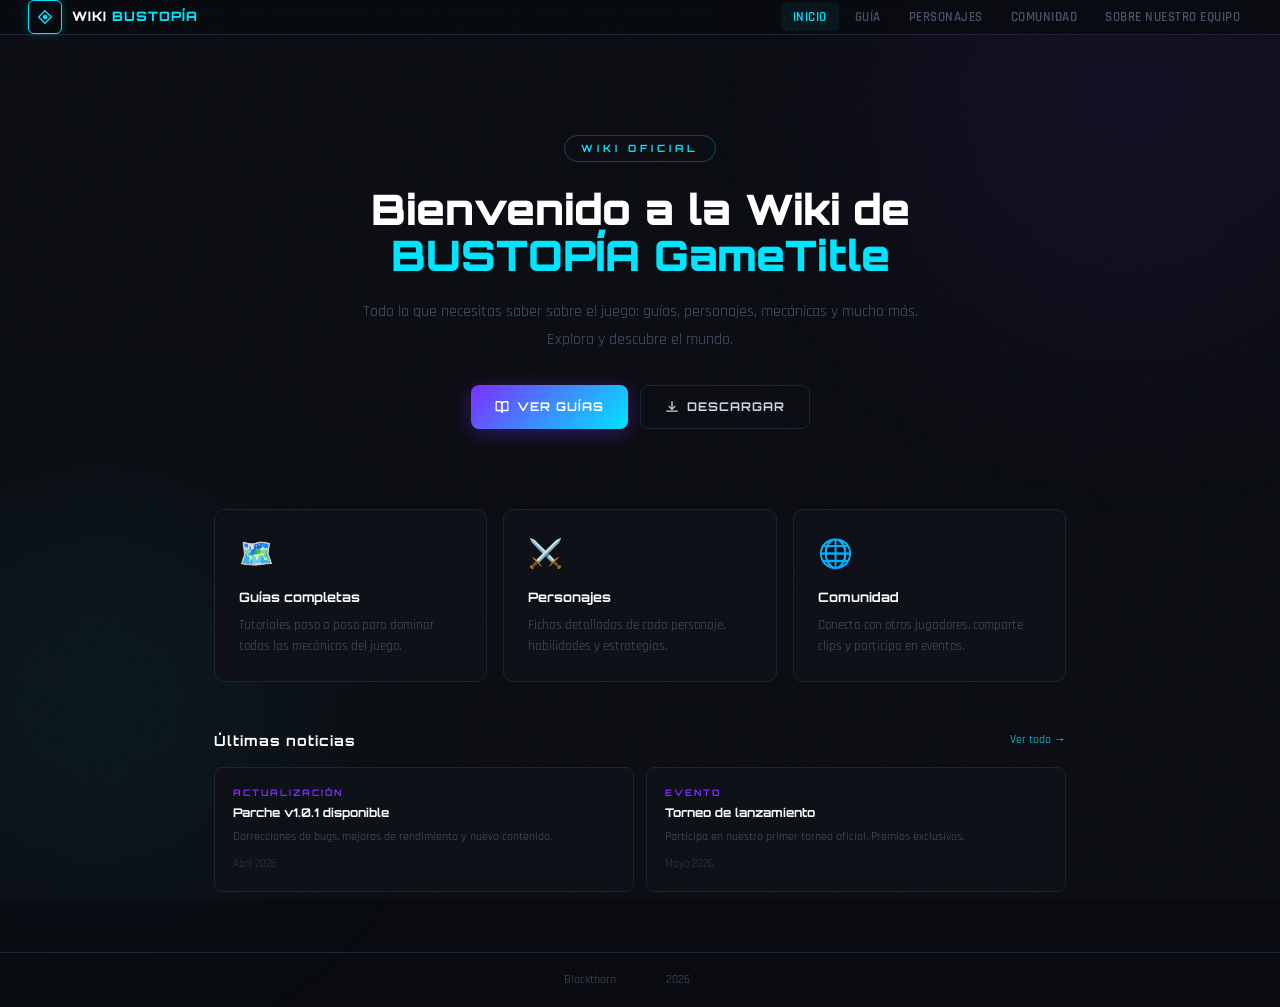
==== index.html @ 1e6805d0 "first commit" ====
<!DOCTYPE html>
<html lang="es">
<head>
  <meta charset="UTF-8" />
  <meta name="viewport" content="width=device-width, initial-scale=1.0"/>
  <title>Wiki — Inicio</title>
  <link rel="preconnect" href="https://fonts.googleapis.com">
  <link rel="preconnect" href="https://fonts.gstatic.com" crossorigin>
  <link href="https://fonts.googleapis.com/css2?family=Orbitron:wght@400;600;800;900&family=Rajdhani:wght@300;400;500;600&display=swap" rel="stylesheet">
  <link rel="stylesheet" href="styles.css">
</head>
<body>
  <div class="glow-1"></div>
  <div class="glow-2"></div>
  <nav>
    <a href="inicio.html" class="nav-logo">
      <div class="logo-box">
        <svg viewBox="0 0 20 20" fill="none" xmlns="http://www.w3.org/2000/svg">
          <path d="M3 10L10 3L17 10L10 17L3 10Z" stroke="#00e5ff" stroke-width="1.5"/>
          <circle cx="10" cy="10" r="2.5" fill="#00e5ff"/>
        </svg>
      </div>
      <span class="logo-text">WIKI <span>BUSTOPÍA</span></span>
    </a>
    <ul>
      <li><a href="inicio.html" class="nav-active">Inicio</a></li>
      <li><a href="guia.html">Guía</a></li>
      <li><a href="personajes.html">Personajes</a></li>
      <li><a href="comunidad.html">Comunidad</a></li>
      <li><a href="equipo.html">Sobre nuestro equipo</a></li>
    </ul>
  </nav>
  <div class="page page--full">
    <main>
      <div class="hero">
        <div class="hero-badge">Wiki Oficial</div>
        <h1>Bienvenido a la Wiki de<br><span>BUSTOPÍA GameTitle</span></h1>
        <p>Todo lo que necesitas saber sobre el juego: guías, personajes, mecánicas y mucho más. Explora y descubre el mundo.</p>
        <div class="hero-actions">
          <a href="guia.html" class="btn-primary">
            <svg width="14" height="14" viewBox="0 0 24 24" fill="none" stroke="currentColor" stroke-width="2.2" stroke-linecap="round" stroke-linejoin="round"><path d="M2 3h6a4 4 0 0 1 4 4v14a3 3 0 0 0-3-3H2z"/><path d="M22 3h-6a4 4 0 0 0-4 4v14a3 3 0 0 1 3-3h7z"/></svg>
            Ver Guías
          </a>
          <a href="descarga.html" class="btn-secondary">
            <svg width="14" height="14" viewBox="0 0 24 24" fill="none" stroke="currentColor" stroke-width="2.2" stroke-linecap="round" stroke-linejoin="round"><path d="M12 3v13M7 11l5 5 5-5"/><path d="M3 19h18"/></svg>
            Descargar
          </a>
        </div>
      </div>
      <div class="features-grid">
        <div class="feature-card">
          <div class="feature-icon">🗺️</div>
          <h3>Guías completas</h3>
          <p>Tutoriales paso a paso para dominar todas las mecánicas del juego.</p>
        </div>
        <div class="feature-card">
          <div class="feature-icon">⚔️</div>
          <h3>Personajes</h3>
          <p>Fichas detalladas de cada personaje, habilidades y estrategias.</p>
        </div>
        <div class="feature-card">
          <div class="feature-icon">🌐</div>
          <h3>Comunidad</h3>
          <p>Conecta con otros jugadores, comparte clips y participa en eventos.</p>
        </div>
      </div>
      <div class="news-section">
        <div class="section-header">
          <h2>Últimas noticias</h2>
          <a href="#">Ver todo →</a>
        </div>
        <div class="news-grid">
          <div class="news-card">
            <div class="news-tag">Actualización</div>
            <h4>Parche v1.0.1 disponible</h4>
            <p>Correcciones de bugs, mejoras de rendimiento y nuevo contenido.</p>
            <div class="news-date">Abril 2026</div>
          </div>
          <div class="news-card">
            <div class="news-tag">Evento</div>
            <h4>Torneo de lanzamiento</h4>
            <p>Participa en nuestro primer torneo oficial. Premios exclusivos.</p>
            <div class="news-date">Mayo 2026</div>
          </div>
        </div>
      </div>
    </main>
  </div>
  <footer>
    <span>Blackthorn</span><span class="sep">·</span>
    <span>2026</span><span class="sep">·</span>
  
  </footer>
</body>
</html>
---- styles.css ----
*, *::before, *::after { box-sizing: border-box; margin: 0; padding: 0; }

:root {
  --bg:        #090b10;
  --surface:   #0e1117;
  --surface2:  #141720;
  --border:    #1e2435;
  --accent:    #00e5ff;
  --accent2:   #7b2fff;
  --text:      #cdd5e0;
  --muted:     #4a5268;
  --danger:    #ff3860;
  --nav-h:     52px;
}

html, body { height: 100%; }

body {
  background: var(--bg);
  color: var(--text);
  font-family: 'Rajdhani', sans-serif;
  font-size: 15px;
  line-height: 1.5;
  min-height: 100vh;
  display: flex;
  flex-direction: column;
}

/* ── Noise overlay ── */
body::before {
  content: '';
  position: fixed;
  inset: 0;
  background-image: url("data:image/svg+xml,%3Csvg xmlns='http://www.w3.org/2000/svg' width='300' height='300'%3E%3Cfilter id='n'%3E%3CfeTurbulence type='fractalNoise' baseFrequency='0.75' numOctaves='4' stitchTiles='stitch'/%3E%3C/filter%3E%3Crect width='300' height='300' filter='url(%23n)' opacity='0.04'/%3E%3C/svg%3E");
  pointer-events: none;
  z-index: 0;
}

/* ─────────────── NAV ─────────────── */
nav {
  position: sticky;
  top: 0;
  z-index: 100;
  height: var(--nav-h);
  background: rgba(9,11,16,.85);
  backdrop-filter: blur(12px);
  border-bottom: 1px solid var(--border);
  display: flex;
  align-items: center;
  padding: 0 28px;
  gap: 32px;
}

.nav-logo {
  display: flex;
  align-items: center;
  gap: 10px;
  text-decoration: none;
}

.logo-box {
  width: 34px; height: 34px;
  border: 1.5px solid var(--accent);
  border-radius: 6px;
  display: flex;
  align-items: center;
  justify-content: center;
  box-shadow: 0 0 10px rgba(0,229,255,.25);
}

.logo-box svg { width: 18px; height: 18px; }

.logo-text {
  font-family: 'Orbitron', sans-serif;
  font-size: 13px;
  font-weight: 800;
  color: #fff;
  letter-spacing: 1px;
}

.logo-text span { color: var(--accent); }

nav ul {
  display: flex;
  gap: 4px;
  list-style: none;
  margin-left: auto;
}

nav ul li a {
  text-decoration: none;
  color: var(--muted);
  font-weight: 600;
  font-size: 13px;
  letter-spacing: .5px;
  text-transform: uppercase;
  padding: 6px 12px;
  border-radius: 4px;
  transition: color .2s, background .2s;
}

nav ul li a:hover,
nav ul li a.nav-active {
  color: var(--accent);
  background: rgba(0,229,255,.06);
}

/* ─────────────── LAYOUT ─────────────── */
.page {
  flex: 1;
  display: grid;
  grid-template-columns: 1fr 280px;
  max-width: 1100px;
  width: 100%;
  margin: 0 auto;
  padding: 40px 24px 60px;
  gap: 32px;
  position: relative;
  z-index: 1;
}

.page--full {
  grid-template-columns: 1fr;
  max-width: 900px;
}

.page--wide {
  grid-template-columns: 1fr;
  max-width: 1000px;
}

/* ─────────────── TYPOGRAPHY ─────────────── */
.page-title {
  font-family: 'Orbitron', sans-serif;
  font-size: 11px;
  font-weight: 600;
  text-transform: uppercase;
  letter-spacing: 3px;
  color: var(--accent);
  margin-bottom: 6px;
}

h1 {
  font-family: 'Orbitron', sans-serif;
  font-size: 26px;
  font-weight: 900;
  color: #fff;
  line-height: 1.2;
  margin-bottom: 32px;
}

/* ─────────────── BUTTONS ─────────────── */
.btn-primary {
  display: inline-flex;
  align-items: center;
  gap: 8px;
  background: linear-gradient(135deg, var(--accent2), var(--accent));
  border: none;
  border-radius: 8px;
  color: #fff;
  font-family: 'Orbitron', sans-serif;
  font-size: 12px;
  font-weight: 700;
  letter-spacing: 1px;
  padding: 12px 24px;
  cursor: pointer;
  text-transform: uppercase;
  text-decoration: none;
  transition: opacity .2s, transform .15s;
  box-shadow: 0 4px 20px rgba(123,47,255,.35);
}

.btn-primary:hover { opacity: .88; transform: translateY(-1px); }

.btn-secondary {
  display: inline-flex;
  align-items: center;
  gap: 8px;
  background: transparent;
  border: 1px solid var(--border);
  border-radius: 8px;
  color: var(--text);
  font-family: 'Orbitron', sans-serif;
  font-size: 12px;
  font-weight: 700;
  letter-spacing: 1px;
  padding: 12px 24px;
  cursor: pointer;
  text-transform: uppercase;
  text-decoration: none;
  transition: border-color .2s, color .2s;
}

.btn-secondary:hover { border-color: var(--accent); color: var(--accent); }

/* ─────────────── DOWNLOAD CARD ─────────────── */
.download-card {
  background: var(--surface);
  border: 1px solid var(--border);
  border-radius: 12px;
  padding: 28px;
  position: relative;
  overflow: hidden;
}

.download-card::before {
  content: '';
  position: absolute;
  top: 0; left: 0; right: 0;
  height: 2px;
  background: linear-gradient(90deg, var(--accent2), var(--accent));
}

.selectors {
  display: grid;
  grid-template-columns: 1fr 1fr;
  gap: 24px;
  margin-bottom: 28px;
}

.selector-group label {
  display: block;
  font-size: 11px;
  font-weight: 600;
  text-transform: uppercase;
  letter-spacing: 2px;
  color: var(--muted);
  margin-bottom: 10px;
}

.btn-group {
  display: flex;
  flex-direction: column;
  gap: 8px;
}

.sel-btn {
  background: var(--surface2);
  border: 1px solid var(--border);
  border-radius: 6px;
  color: var(--text);
  font-family: 'Rajdhani', sans-serif;
  font-size: 14px;
  font-weight: 600;
  letter-spacing: .5px;
  padding: 9px 16px;
  cursor: pointer;
  text-align: left;
  transition: all .18s;
  position: relative;
}

.sel-btn:hover {
  border-color: var(--accent);
  color: var(--accent);
  background: rgba(0,229,255,.05);
}

.sel-btn.active {
  border-color: var(--accent);
  color: var(--accent);
  background: rgba(0,229,255,.08);
  box-shadow: 0 0 0 1px rgba(0,229,255,.2);
}

.sel-btn.active::after {
  content: '';
  position: absolute;
  right: 12px; top: 50%;
  transform: translateY(-50%);
  width: 6px; height: 6px;
  background: var(--accent);
  border-radius: 50%;
  box-shadow: 0 0 6px var(--accent);
}

.dl-wrap {
  display: flex;
  align-items: center;
  gap: 16px;
  flex-wrap: wrap;
}

.btn-download {
  display: inline-flex;
  align-items: center;
  gap: 10px;
  background: linear-gradient(135deg, var(--accent2), var(--accent));
  border: none;
  border-radius: 8px;
  color: #fff;
  font-family: 'Orbitron', sans-serif;
  font-size: 13px;
  font-weight: 700;
  letter-spacing: 1px;
  padding: 13px 28px;
  cursor: pointer;
  text-transform: uppercase;
  transition: opacity .2s, transform .15s, box-shadow .2s;
  box-shadow: 0 4px 20px rgba(123,47,255,.35);
}

.btn-download:hover {
  opacity: .9;
  transform: translateY(-1px);
  box-shadow: 0 6px 28px rgba(0,229,255,.3);
}

.btn-download svg { flex-shrink: 0; }

.dl-meta {
  font-size: 12px;
  color: var(--muted);
  line-height: 1.6;
}

.dl-meta strong { color: var(--text); }

.thanks {
  margin-top: 20px;
  padding-top: 20px;
  border-top: 1px solid var(--border);
  color: var(--muted);
  font-size: 13px;
}

.donation {
  margin-top: 16px;
  display: flex;
  align-items: center;
  gap: 10px;
  font-size: 13px;
  color: var(--muted);
}

.donation input[type="checkbox"] {
  appearance: none;
  width: 16px; height: 16px;
  border: 1px solid var(--border);
  border-radius: 4px;
  background: var(--surface2);
  cursor: pointer;
  flex-shrink: 0;
  position: relative;
  transition: border-color .15s, background .15s;
}

.donation input[type="checkbox"]:checked {
  background: var(--accent2);
  border-color: var(--accent2);
}

.donation input[type="checkbox"]:checked::after {
  content: '✓';
  position: absolute;
  inset: 0;
  display: flex;
  align-items: center;
  justify-content: center;
  color: #fff;
  font-size: 10px;
}

/* ─────────────── SIDEBAR ─────────────── */
.sidebar-title {
  font-family: 'Orbitron', sans-serif;
  font-size: 11px;
  font-weight: 700;
  letter-spacing: 2px;
  text-transform: uppercase;
  color: var(--accent);
  margin-bottom: 12px;
}

.faq-list {
  list-style: none;
  display: flex;
  flex-direction: column;
  gap: 2px;
}

.faq-list li a {
  display: block;
  text-decoration: none;
  color: var(--text);
  font-size: 14px;
  font-weight: 500;
  padding: 9px 12px;
  border-radius: 6px;
  border-left: 2px solid transparent;
  transition: all .18s;
}

.faq-list li a:hover {
  color: var(--accent);
  border-left-color: var(--accent);
  background: rgba(0,229,255,.05);
  padding-left: 16px;
}

/* ─────────────── FOOTER ─────────────── */
footer {
  position: relative;
  z-index: 1;
  border-top: 1px solid var(--border);
  padding: 18px 24px;
  display: flex;
  align-items: center;
  justify-content: center;
  gap: 24px;
  flex-wrap: wrap;
  font-size: 12px;
  color: var(--muted);
}

footer a {
  color: var(--muted);
  text-decoration: none;
  transition: color .15s;
}

footer a:hover { color: var(--accent); }

footer .sep { opacity: .3; }

/* ── Glow bg accents ── */
.glow-1, .glow-2 {
  position: fixed;
  border-radius: 50%;
  pointer-events: none;
  filter: blur(100px);
  z-index: 0;
}

.glow-1 {
  width: 500px; height: 500px;
  background: rgba(123,47,255,.07);
  top: -150px; right: -100px;
}

.glow-2 {
  width: 400px; height: 400px;
  background: rgba(0,229,255,.05);
  bottom: 0; left: -100px;
}

/* ─────────────── INICIO ─────────────── */
.hero {
  text-align: center;
  padding: 60px 0 40px;
}

.hero-badge {
  display: inline-block;
  font-family: 'Orbitron', sans-serif;
  font-size: 10px;
  font-weight: 700;
  letter-spacing: 4px;
  text-transform: uppercase;
  color: var(--accent);
  border: 1px solid rgba(0,229,255,.3);
  border-radius: 20px;
  padding: 5px 16px;
  margin-bottom: 24px;
}

.hero h1 { font-size: 42px; line-height: 1.1; margin-bottom: 20px; }
.hero h1 span { color: var(--accent); }

.hero p {
  font-size: 16px;
  color: var(--muted);
  max-width: 560px;
  margin: 0 auto 32px;
  line-height: 1.7;
}

.hero-actions {
  display: flex;
  gap: 12px;
  justify-content: center;
  flex-wrap: wrap;
}

.features-grid {
  display: grid;
  grid-template-columns: repeat(3, 1fr);
  gap: 16px;
  margin-top: 40px;
}

.feature-card {
  background: var(--surface);
  border: 1px solid var(--border);
  border-radius: 10px;
  padding: 24px;
  transition: border-color .2s, transform .2s;
}

.feature-card:hover {
  border-color: rgba(0,229,255,.3);
  transform: translateY(-2px);
}

.feature-icon { font-size: 28px; margin-bottom: 12px; }

.feature-card h3 {
  font-family: 'Orbitron', sans-serif;
  font-size: 13px;
  font-weight: 700;
  color: #fff;
  margin-bottom: 8px;
}

.feature-card p { font-size: 13px; color: var(--muted); line-height: 1.6; }

.news-section { margin-top: 48px; }

.section-header {
  display: flex;
  align-items: center;
  justify-content: space-between;
  margin-bottom: 16px;
}

.section-header h2 {
  font-family: 'Orbitron', sans-serif;
  font-size: 14px;
  font-weight: 700;
  color: #fff;
  letter-spacing: 1px;
}

.section-header a { font-size: 12px; color: var(--accent); text-decoration: none; }

.news-grid { display: grid; grid-template-columns: 1fr 1fr; gap: 12px; }

.news-card {
  background: var(--surface);
  border: 1px solid var(--border);
  border-radius: 8px;
  padding: 18px;
  transition: border-color .2s;
}

.news-card:hover { border-color: rgba(0,229,255,.25); }

.news-tag {
  font-family: 'Orbitron', sans-serif;
  font-size: 9px;
  font-weight: 700;
  letter-spacing: 2px;
  text-transform: uppercase;
  color: var(--accent2);
  margin-bottom: 6px;
}

.news-card h4 {
  font-family: 'Orbitron', sans-serif;
  font-size: 12px;
  font-weight: 700;
  color: #fff;
  margin-bottom: 6px;
  line-height: 1.4;
}

.news-card p { font-size: 12px; color: var(--muted); line-height: 1.5; }
.news-date { font-size: 11px; color: var(--muted); margin-top: 10px; opacity: .6; }

/* ─────────────── GUÍA ─────────────── */
.guide-grid { display: grid; gap: 12px; margin-top: 8px; }

.guide-card {
  background: var(--surface);
  border: 1px solid var(--border);
  border-radius: 10px;
  padding: 20px 24px;
  display: flex;
  align-items: center;
  gap: 20px;
  cursor: pointer;
  text-decoration: none;
  transition: border-color .2s, transform .15s, background .2s;
}

.guide-card:hover {
  border-color: rgba(0,229,255,.35);
  background: rgba(0,229,255,.03);
  transform: translateX(4px);
}

.guide-num {
  font-family: 'Orbitron', sans-serif;
  font-size: 22px;
  font-weight: 900;
  color: rgba(0,229,255,.2);
  min-width: 36px;
}

.guide-info { flex: 1; }

.guide-info h3 {
  font-family: 'Orbitron', sans-serif;
  font-size: 13px;
  font-weight: 700;
  color: #fff;
  margin-bottom: 4px;
}

.guide-info p { font-size: 13px; color: var(--muted); }

.guide-tag {
  font-family: 'Orbitron', sans-serif;
  font-size: 9px;
  font-weight: 700;
  letter-spacing: 1.5px;
  text-transform: uppercase;
  padding: 4px 10px;
  border-radius: 20px;
  border: 1px solid;
}

.tag-beginner { color: #00e5a0; border-color: rgba(0,229,160,.3); background: rgba(0,229,160,.08); }
.tag-medium   { color: #ffc107; border-color: rgba(255,193,7,.3);  background: rgba(255,193,7,.08); }
.tag-advanced { color: var(--danger); border-color: rgba(255,56,96,.3); background: rgba(255,56,96,.08); }

.guide-arrow { color: var(--muted); font-size: 18px; }

.category-label {
  font-family: 'Orbitron', sans-serif;
  font-size: 10px;
  font-weight: 700;
  letter-spacing: 3px;
  text-transform: uppercase;
  color: var(--muted);
  margin: 32px 0 12px;
  padding-bottom: 8px;
  border-bottom: 1px solid var(--border);
}

.category-label:first-of-type { margin-top: 0; }

/* ─────────────── PERSONAJES ─────────────── */
.char-grid {
  display: grid;
  grid-template-columns: repeat(3, 1fr);
  gap: 16px;
  margin-top: 8px;
}

.char-card {
  background: var(--surface);
  border: 1px solid var(--border);
  border-radius: 12px;
  overflow: hidden;
  cursor: pointer;
  text-decoration: none;
  transition: border-color .2s, transform .2s;
  display: block;
}

.char-card:hover {
  border-color: rgba(0,229,255,.4);
  transform: translateY(-3px);
}

.char-avatar {
  width: 100%;
  aspect-ratio: 1;
  background: var(--surface2);
  display: flex;
  align-items: center;
  justify-content: center;
  font-size: 52px;
  border-bottom: 1px solid var(--border);
  position: relative;
  overflow: hidden;
}

.char-avatar::before {
  content: '';
  position: absolute;
  inset: 0;
  background: linear-gradient(135deg, rgba(123,47,255,.1), rgba(0,229,255,.05));
}

.char-body { padding: 16px; }

.char-role {
  font-family: 'Orbitron', sans-serif;
  font-size: 9px;
  font-weight: 700;
  letter-spacing: 2px;
  text-transform: uppercase;
  color: var(--accent2);
  margin-bottom: 4px;
}

.char-name {
  font-family: 'Orbitron', sans-serif;
  font-size: 14px;
  font-weight: 800;
  color: #fff;
  margin-bottom: 8px;
}

.char-desc {
  font-size: 12px;
  color: var(--muted);
  line-height: 1.5;
  margin-bottom: 12px;
}

.stat-row {
  display: flex;
  align-items: center;
  gap: 8px;
  margin-bottom: 5px;
}

.stat-label {
  font-size: 10px;
  color: var(--muted);
  min-width: 48px;
  font-weight: 600;
}

.stat-bar {
  flex: 1;
  height: 3px;
  background: var(--border);
  border-radius: 2px;
  overflow: hidden;
}

.stat-fill {
  height: 100%;
  background: linear-gradient(90deg, var(--accent2), var(--accent));
  border-radius: 2px;
}

/* ─────────────── COMUNIDAD ─────────────── */
.community-grid {
  display: grid;
  grid-template-columns: 1fr 1fr;
  gap: 16px;
  margin-bottom: 32px;
}

.comm-card {
  background: var(--surface);
  border: 1px solid var(--border);
  border-radius: 12px;
  padding: 28px;
  text-decoration: none;
  display: block;
  transition: border-color .2s, transform .15s;
  position: relative;
  overflow: hidden;
}

.comm-card::before {
  content: '';
  position: absolute;
  top: 0; left: 0; right: 0;
  height: 2px;
  background: linear-gradient(90deg, var(--accent2), var(--accent));
  opacity: 0;
  transition: opacity .2s;
}

.comm-card:hover { border-color: rgba(0,229,255,.3); transform: translateY(-2px); }
.comm-card:hover::before { opacity: 1; }

.comm-icon { font-size: 36px; margin-bottom: 16px; }

.comm-card h3 {
  font-family: 'Orbitron', sans-serif;
  font-size: 14px;
  font-weight: 700;
  color: #fff;
  margin-bottom: 8px;
}

.comm-card p { font-size: 13px; color: var(--muted); line-height: 1.6; margin-bottom: 16px; }

.comm-link {
  font-family: 'Orbitron', sans-serif;
  font-size: 10px;
  font-weight: 700;
  letter-spacing: 1px;
  color: var(--accent);
  text-transform: uppercase;
}

.posts-section { margin-top: 0; }

.posts-header {
  display: flex;
  align-items: center;
  justify-content: space-between;
  margin-bottom: 14px;
}

.posts-header h2 {
  font-family: 'Orbitron', sans-serif;
  font-size: 13px;
  font-weight: 700;
  color: #fff;
  letter-spacing: 1px;
}

.post-card {
  background: var(--surface);
  border: 1px solid var(--border);
  border-radius: 8px;
  padding: 16px 20px;
  margin-bottom: 8px;
  display: flex;
  align-items: center;
  gap: 16px;
  cursor: pointer;
  transition: border-color .2s;
}

.post-card:hover { border-color: rgba(0,229,255,.25); }

.post-avatar {
  width: 36px; height: 36px;
  background: linear-gradient(135deg, var(--accent2), var(--accent));
  border-radius: 50%;
  display: flex;
  align-items: center;
  justify-content: center;
  font-size: 14px;
  flex-shrink: 0;
}

.post-info { flex: 1; }

.post-info h4 {
  font-family: 'Orbitron', sans-serif;
  font-size: 12px;
  font-weight: 700;
  color: #fff;
  margin-bottom: 3px;
}

.post-info p { font-size: 12px; color: var(--muted); }
.post-meta { font-size: 11px; color: var(--muted); text-align: right; line-height: 1.6; }

/* ─────────────── EQUIPO ─────────────── */
.team-grid {
  display: grid;
  grid-template-columns: repeat(3, 1fr);
  gap: 16px;
  margin-top: 8px;
}

.team-card {
  background: var(--surface);
  border: 1px solid var(--border);
  border-radius: 12px;
  padding: 28px 20px;
  text-align: center;
  text-decoration: none;
  display: block;
  transition: border-color .2s, transform .2s;
  position: relative;
  overflow: hidden;
}

.team-card:hover {
  border-color: rgba(0,229,255,.35);
  transform: translateY(-3px);
}

.team-avatar {
  width: 72px; height: 72px;
  background: linear-gradient(135deg, var(--accent2), var(--accent));
  border-radius: 50%;
  display: flex;
  align-items: center;
  justify-content: center;
  font-size: 28px;
  margin: 0 auto 16px;
}

.team-name {
  font-family: 'Orbitron', sans-serif;
  font-size: 13px;
  font-weight: 700;
  color: #fff;
  margin-bottom: 4px;
}

.team-role {
  font-family: 'Orbitron', sans-serif;
  font-size: 9px;
  font-weight: 700;
  letter-spacing: 2px;
  text-transform: uppercase;
  color: var(--accent);
  margin-bottom: 12px;
}

.team-bio {
  font-size: 12px;
  color: var(--muted);
  line-height: 1.6;
  margin-bottom: 16px;
}

.team-linkedin {
  display: inline-flex;
  align-items: center;
  gap: 6px;
  font-family: 'Orbitron', sans-serif;
  font-size: 9px;
  font-weight: 700;
  letter-spacing: 1px;
  text-transform: uppercase;
  color: var(--accent);
  text-decoration: none;
  border: 1px solid rgba(0,229,255,.25);
  border-radius: 20px;
  padding: 5px 14px;
  transition: background .2s, border-color .2s;
}

.team-linkedin:hover {
  background: rgba(0,229,255,.08);
  border-color: var(--accent);
}

.about-box {
  background: var(--surface);
  border: 1px solid var(--border);
  border-radius: 12px;
  padding: 32px;
  margin-bottom: 32px;
  position: relative;
  overflow: hidden;
}

.about-box::before {
  content: '';
  position: absolute;
  top: 0; left: 0; right: 0;
  height: 2px;
  background: linear-gradient(90deg, var(--accent2), var(--accent));
}

.about-box h2 {
  font-family: 'Orbitron', sans-serif;
  font-size: 16px;
  font-weight: 800;
  color: #fff;
  margin-bottom: 12px;
}

.about-box p {
  font-size: 14px;
  color: var(--muted);
  line-height: 1.8;
  max-width: 640px;
}
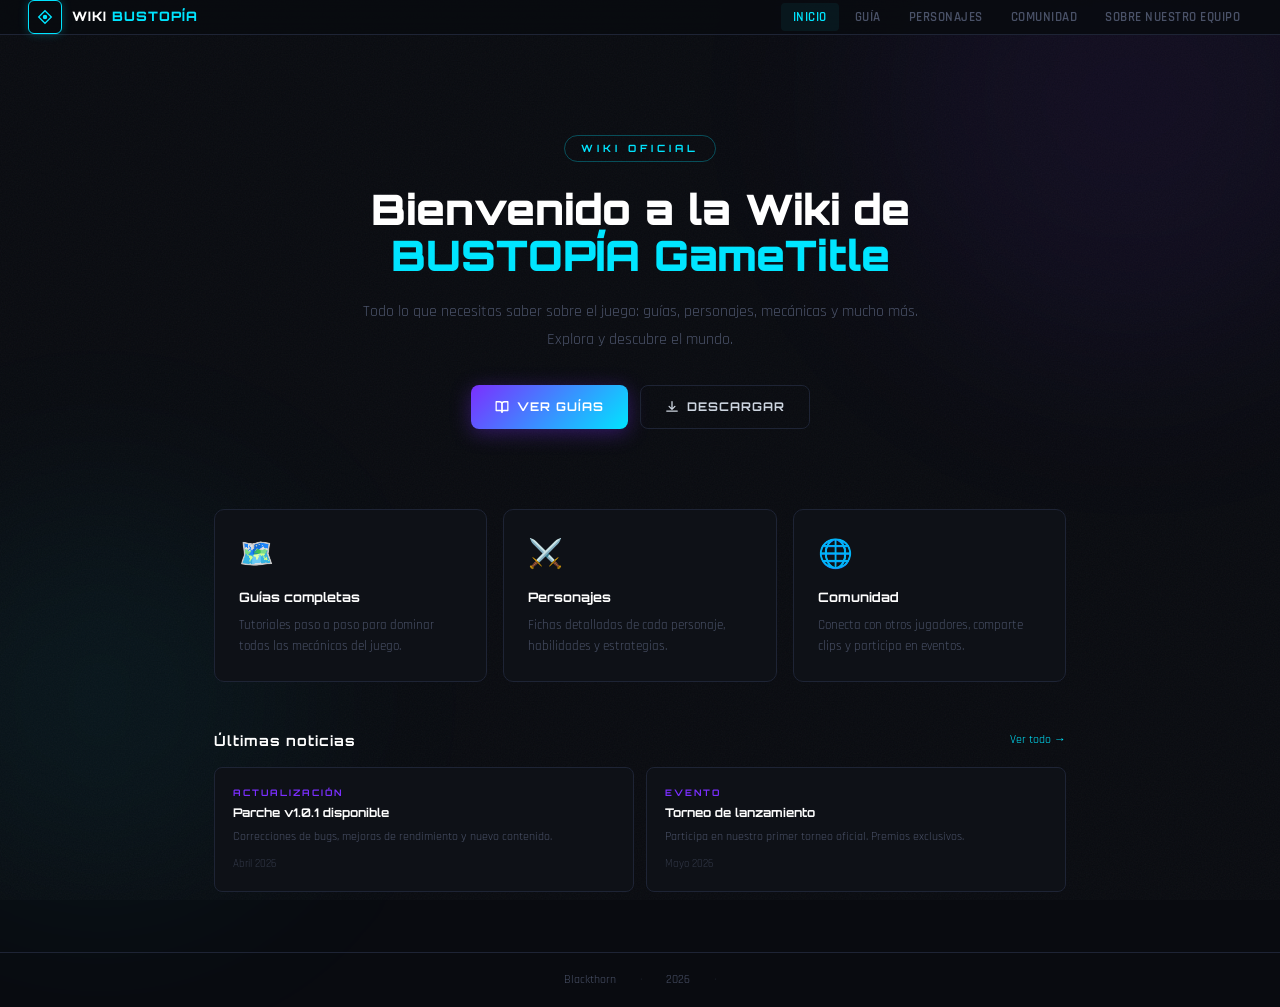
==== commit 03dd84a6: "fix" ====
--- a/index.html
+++ b/index.html
@@ -23,7 +23,7 @@
       <span class="logo-text">WIKI <span>BUSTOPÍA</span></span>
     </a>
     <ul>
-      <li><a href="inicio.html" class="nav-active">Inicio</a></li>
+      <li><a href="index.html" class="nav-active">Inicio</a></li>
       <li><a href="guia.html">Guía</a></li>
       <li><a href="personajes.html">Personajes</a></li>
       <li><a href="comunidad.html">Comunidad</a></li>
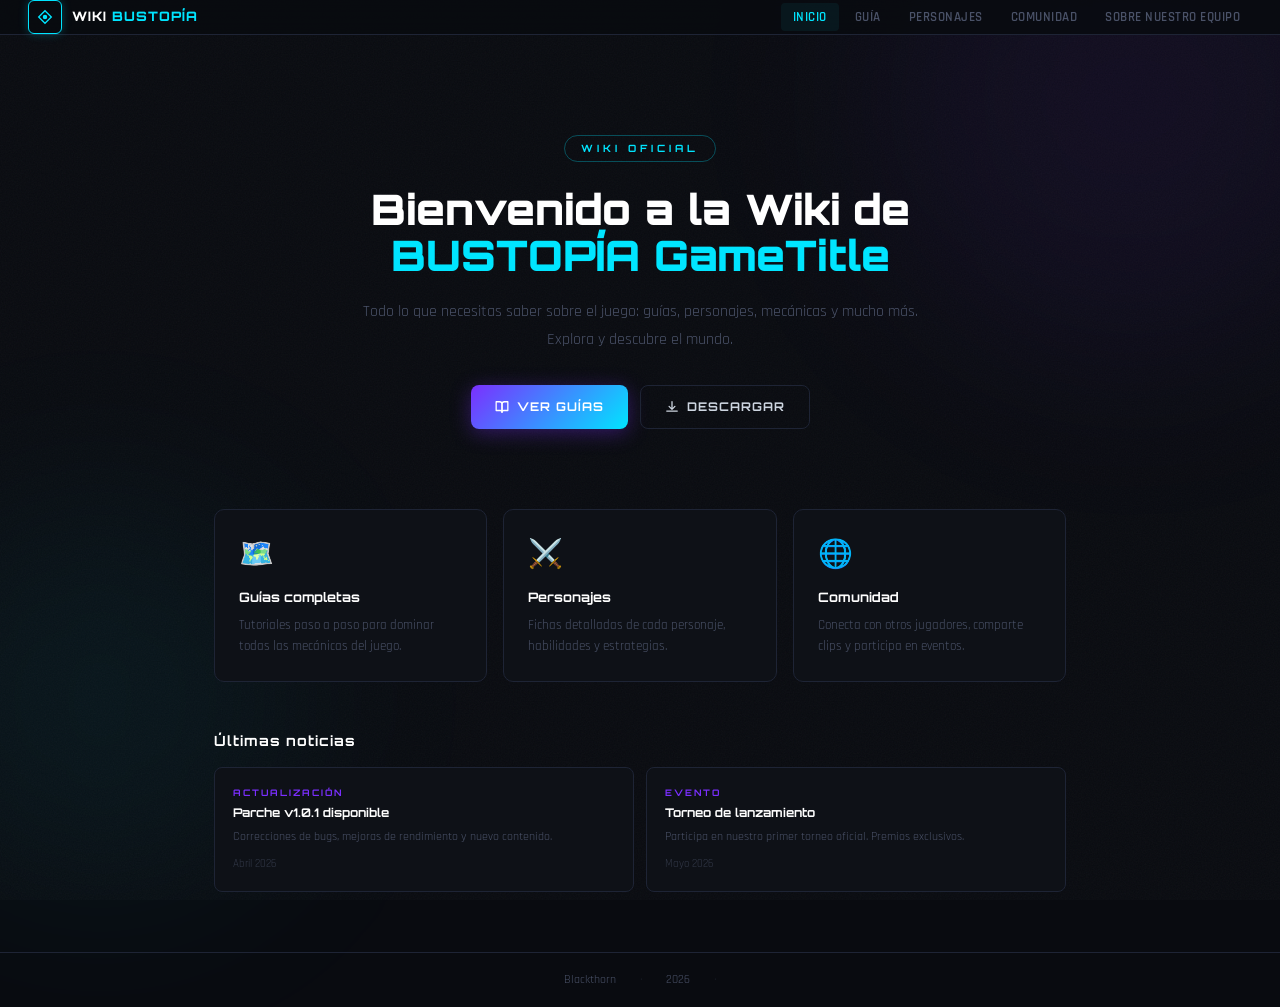
==== commit 6b51e77b: "fix3" ====
--- a/index.html
+++ b/index.html
@@ -67,7 +67,7 @@
       <div class="news-section">
         <div class="section-header">
           <h2>Últimas noticias</h2>
-          <a href="#">Ver todo →</a>
+          
         </div>
         <div class="news-grid">
           <div class="news-card">
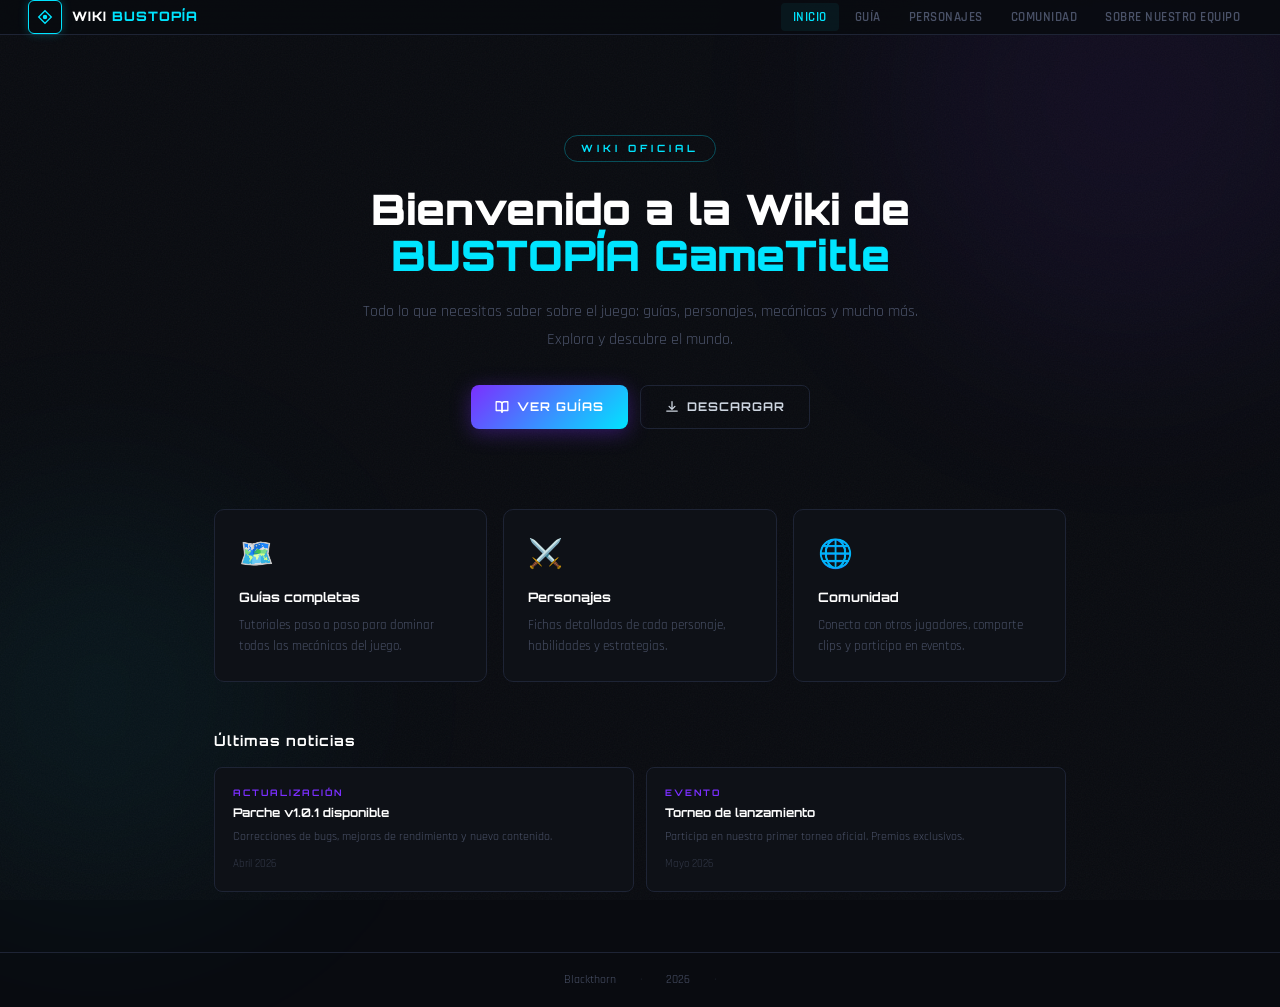
==== commit 6fcbb434: "fix4" ====
--- a/index.html
+++ b/index.html
@@ -67,7 +67,7 @@
       <div class="news-section">
         <div class="section-header">
           <h2>Últimas noticias</h2>
-          
+        
         </div>
         <div class="news-grid">
           <div class="news-card">
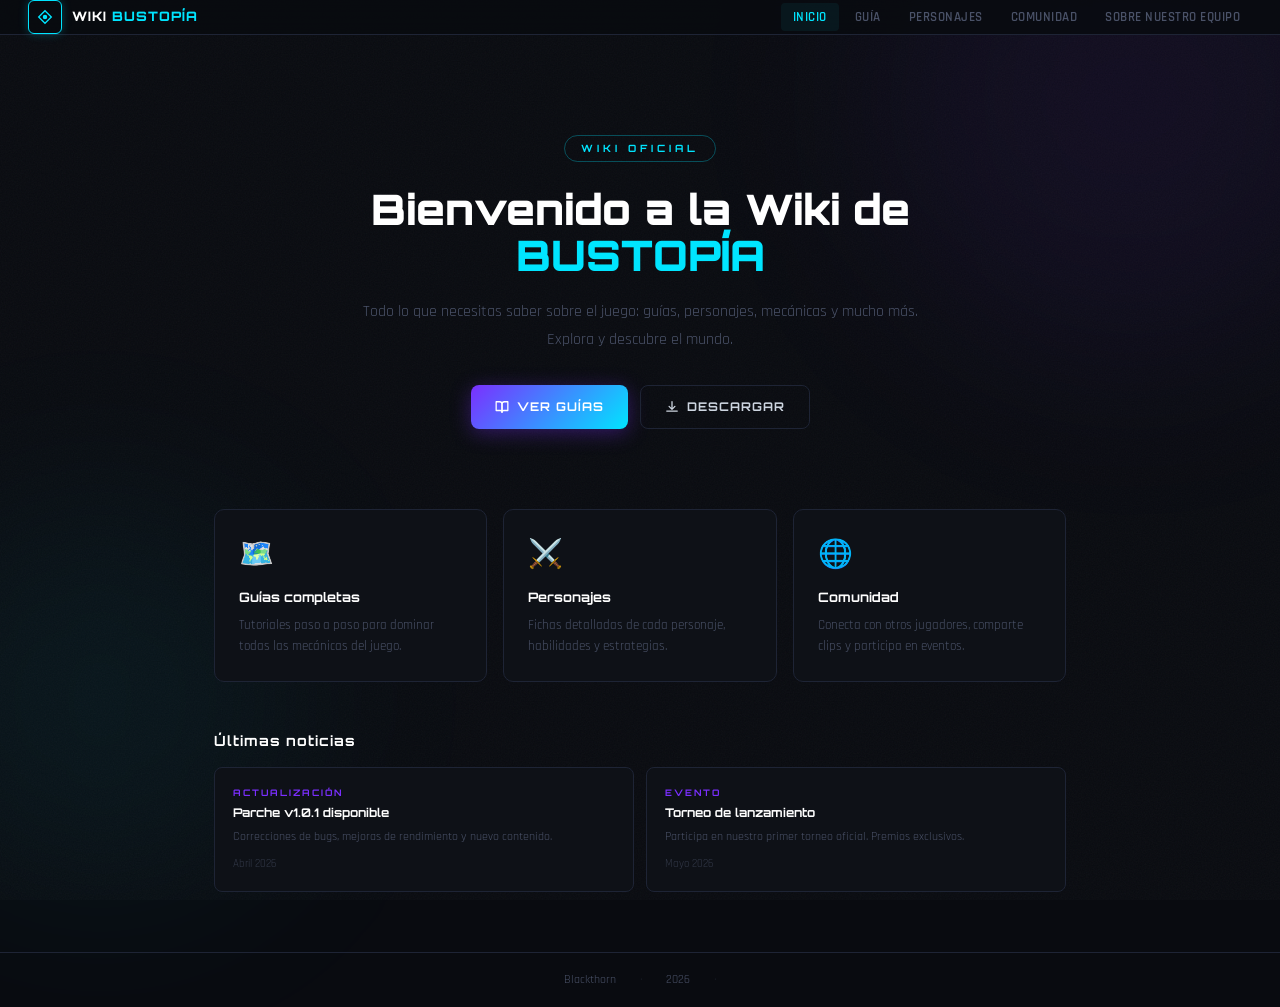
==== commit 69821d0f: "fix10" ====
--- a/index.html
+++ b/index.html
@@ -34,7 +34,7 @@
     <main>
       <div class="hero">
         <div class="hero-badge">Wiki Oficial</div>
-        <h1>Bienvenido a la Wiki de<br><span>BUSTOPÍA GameTitle</span></h1>
+        <h1>Bienvenido a la Wiki de<br><span>BUSTOPÍA</span></h1>
         <p>Todo lo que necesitas saber sobre el juego: guías, personajes, mecánicas y mucho más. Explora y descubre el mundo.</p>
         <div class="hero-actions">
           <a href="guia.html" class="btn-primary">
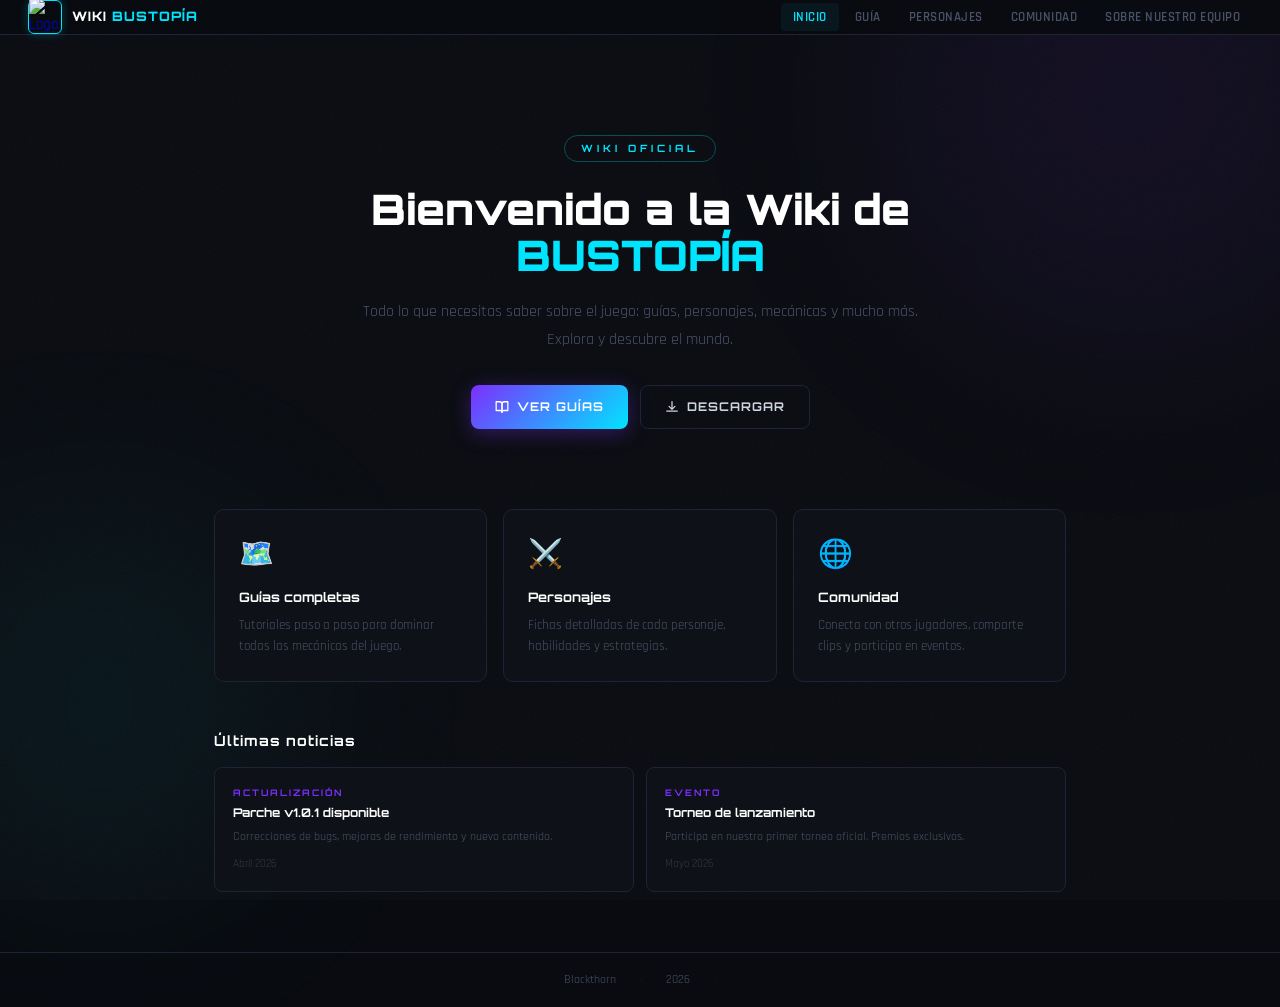
==== commit 63c59bd2: "fix 15" ====
--- a/index.html
+++ b/index.html
@@ -15,10 +15,7 @@
   <nav>
     <a href="inicio.html" class="nav-logo">
       <div class="logo-box">
-        <svg viewBox="0 0 20 20" fill="none" xmlns="http://www.w3.org/2000/svg">
-          <path d="M3 10L10 3L17 10L10 17L3 10Z" stroke="#00e5ff" stroke-width="1.5"/>
-          <circle cx="10" cy="10" r="2.5" fill="#00e5ff"/>
-        </svg>
+          <img src="logo_juego.png" alt="Logo" class="logo-image">
       </div>
       <span class="logo-text">WIKI <span>BUSTOPÍA</span></span>
     </a>
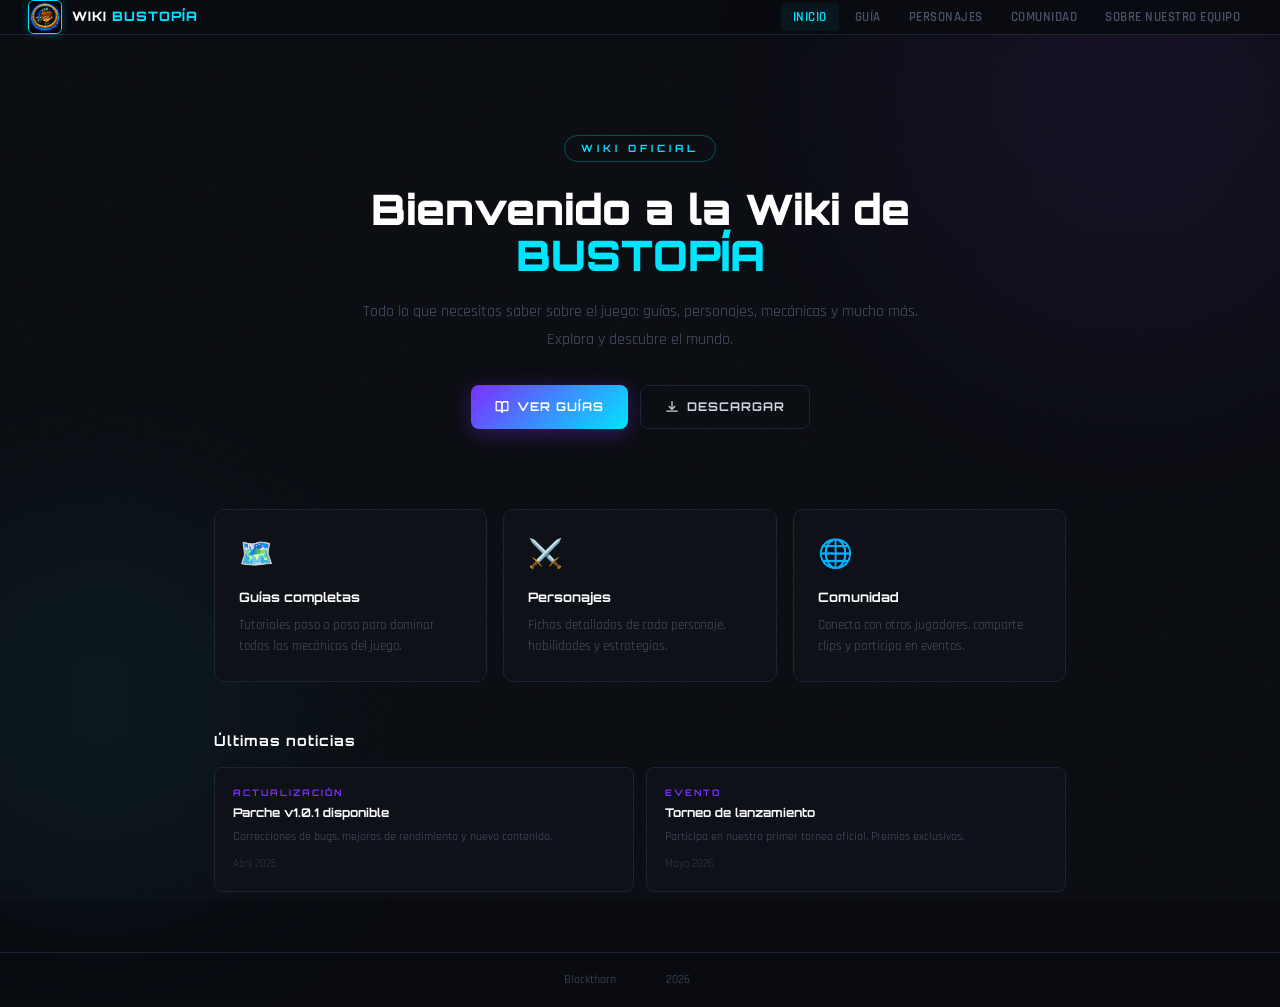
==== commit 9d3a5e54: "fix finall" ====
--- a/index.html
+++ b/index.html
@@ -13,9 +13,9 @@
   <div class="glow-1"></div>
   <div class="glow-2"></div>
   <nav>
-    <a href="inicio.html" class="nav-logo">
+    <a href="index.html" class="nav-logo">
       <div class="logo-box">
-          <img src="logo_juego.png" alt="Logo" class="logo-image">
+          <img src="media/logo_juego.png" alt="Logo" class="logo-image">
       </div>
       <span class="logo-text">WIKI <span>BUSTOPÍA</span></span>
     </a>
--- a/styles.css
+++ b/styles.css
@@ -59,16 +59,23 @@
 }
 
 .logo-box {
-  width: 34px; height: 34px;
+  width: 34px; 
+  height: 34px;
   border: 1.5px solid var(--accent);
   border-radius: 6px;
   display: flex;
   align-items: center;
   justify-content: center;
   box-shadow: 0 0 10px rgba(0,229,255,.25);
-}
-
-.logo-box svg { width: 18px; height: 18px; }
+  overflow: hidden; 
+}
+
+.logo-box img {
+  width: 100%;
+  height: 100%;
+  object-fit: cover; 
+}
+
 
 .logo-text {
   font-family: 'Orbitron', sans-serif;
@@ -885,6 +892,11 @@
   font-size: 28px;
   margin: 0 auto 16px;
 }
+.team-avatar img {
+  width: 100%;
+  height: 100%;
+  object-fit: cover; /* Recorta y centra la foto automáticamente en el círculo */
+}
 
 .team-name {
   font-family: 'Orbitron', sans-serif;
